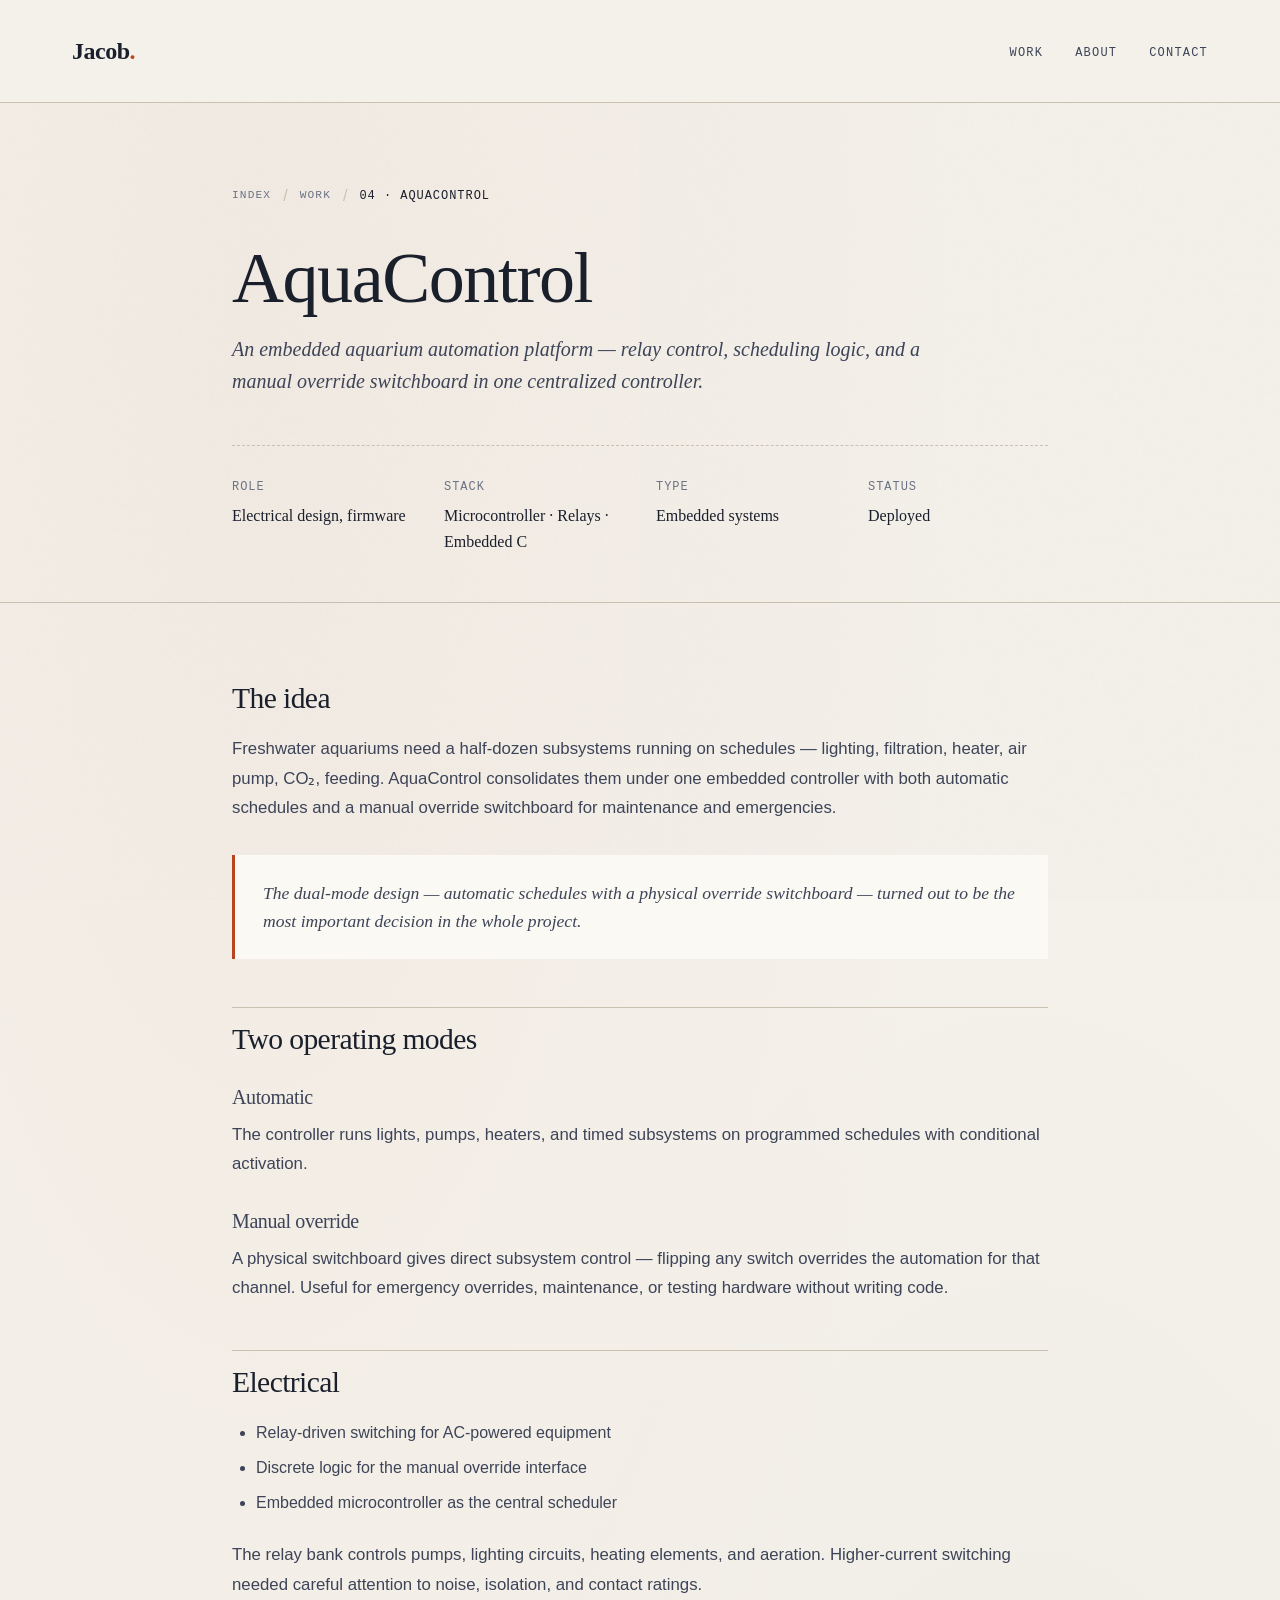
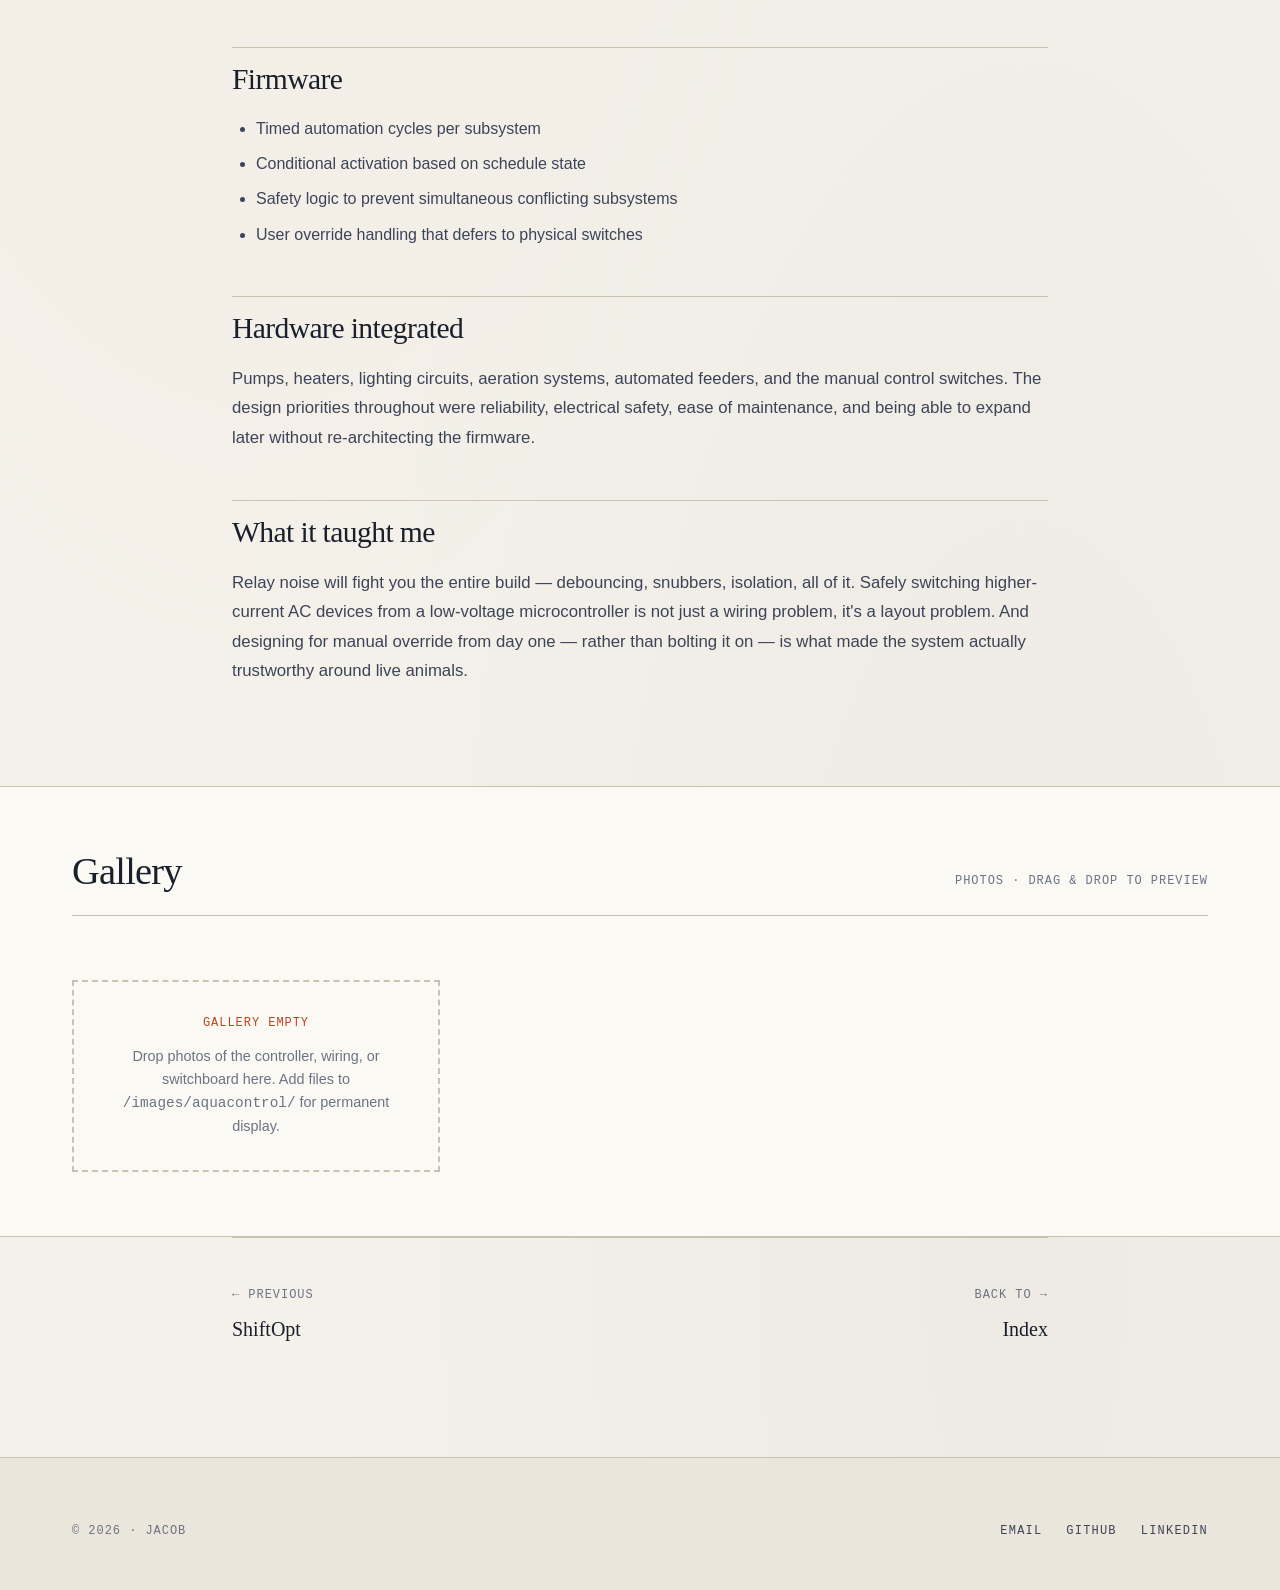
==== aquacontrol.html @ 17104706 "Add files via upload" ====
<!DOCTYPE html>
<html lang="en">
<head>
<meta charset="UTF-8">
<meta name="viewport" content="width=device-width, initial-scale=1.0">
<title>AquaControl — Jacob</title>
<link rel="stylesheet" href="css/style.css">
</head>
<body>

<header class="site-header">
  <div class="container">
    <a href="index.html" class="logo">Jacob<span class="dot">.</span></a>
    <nav>
      <ul>
        <li><a href="index.html#work">Work</a></li>
        <li><a href="index.html#about">About</a></li>
        <li><a href="index.html#contact">Contact</a></li>
      </ul>
    </nav>
  </div>
</header>

<section class="project-hero">
  <div class="container-narrow">
    <div class="crumbs">
      <a href="index.html">Index</a>
      <span class="sep">/</span>
      <a href="index.html#work">Work</a>
      <span class="sep">/</span>
      <span class="mono" style="color: var(--ink)">04 · AquaControl</span>
    </div>
    <h1>AquaControl</h1>
    <p class="tagline">An embedded aquarium automation platform — relay control, scheduling logic, and a manual override switchboard in one centralized controller.</p>

    <div class="project-meta">
      <div class="meta-item">
        <span class="mono">Role</span>
        <span class="value">Electrical design, firmware</span>
      </div>
      <div class="meta-item">
        <span class="mono">Stack</span>
        <span class="value">Microcontroller · Relays · Embedded C</span>
      </div>
      <div class="meta-item">
        <span class="mono">Type</span>
        <span class="value">Embedded systems</span>
      </div>
      <div class="meta-item">
        <span class="mono">Status</span>
        <span class="value">Deployed</span>
      </div>
    </div>
  </div>
</section>

<section class="prose">
  <div class="container-narrow">
    <h2>The idea</h2>
    <p>Freshwater aquariums need a half-dozen subsystems running on schedules — lighting, filtration, heater, air pump, CO₂, feeding. AquaControl consolidates them under one embedded controller with both automatic schedules and a manual override switchboard for maintenance and emergencies.</p>

    <div class="callout">
      The dual-mode design — automatic schedules with a physical override switchboard — turned out to be the most important decision in the whole project.
    </div>

    <h2>Two operating modes</h2>
    <h3>Automatic</h3>
    <p>The controller runs lights, pumps, heaters, and timed subsystems on programmed schedules with conditional activation.</p>

    <h3>Manual override</h3>
    <p>A physical switchboard gives direct subsystem control — flipping any switch overrides the automation for that channel. Useful for emergency overrides, maintenance, or testing hardware without writing code.</p>

    <h2>Electrical</h2>
    <ul>
      <li>Relay-driven switching for AC-powered equipment</li>
      <li>Discrete logic for the manual override interface</li>
      <li>Embedded microcontroller as the central scheduler</li>
    </ul>
    <p>The relay bank controls pumps, lighting circuits, heating elements, and aeration. Higher-current switching needed careful attention to noise, isolation, and contact ratings.</p>

    <h2>Firmware</h2>
    <ul>
      <li>Timed automation cycles per subsystem</li>
      <li>Conditional activation based on schedule state</li>
      <li>Safety logic to prevent simultaneous conflicting subsystems</li>
      <li>User override handling that defers to physical switches</li>
    </ul>

    <h2>Hardware integrated</h2>
    <p>Pumps, heaters, lighting circuits, aeration systems, automated feeders, and the manual control switches. The design priorities throughout were reliability, electrical safety, ease of maintenance, and being able to expand later without re-architecting the firmware.</p>

    <h2>What it taught me</h2>
    <p>Relay noise will fight you the entire build — debouncing, snubbers, isolation, all of it. Safely switching higher-current AC devices from a low-voltage microcontroller is not just a wiring problem, it's a layout problem. And designing for manual override from day one — rather than bolting it on — is what made the system actually trustworthy around live animals.</p>
  </div>
</section>

<section class="gallery-section">
  <div class="container">
    <div class="section-header">
      <h2>Gallery</h2>
      <span class="mono">Photos · drag &amp; drop to preview</span>
    </div>
    <div class="gallery drop-zone">
      <div class="gallery-empty">
        <span class="mono">Gallery empty</span>
        <p>Drop photos of the controller, wiring, or switchboard here. Add files to <code>/images/aquacontrol/</code> for permanent display.</p>
      </div>
    </div>
  </div>
</section>

<section class="container-narrow">
  <div class="project-nav">
    <a href="shiftopt.html">
      <span class="mono">← Previous</span>
      <span class="title">ShiftOpt</span>
    </a>
    <a href="index.html#work" class="next">
      <span class="mono">Back to →</span>
      <span class="title">Index</span>
    </a>
  </div>
</section>

<footer>
  <div class="container">
    <span class="mono">© 2026 · Jacob</span>
    <div class="links">
        <a href="mailto:jacobryan764@icloud.com">Email</a>
        <a href="https://github.com/r4zt8bsbwf-svg" target="_blank">GitHub</a>
        <a href="https://linkedin.com/in/jacob-robinson-77b7b838a/" target="_blank">LinkedIn</a>
    </div>
  </div>
</footer>

<div class="lightbox" id="lightbox">
  <button class="lightbox-close">Close ✕</button>
  <img src="" alt="">
</div>

<script src="js/main.js"></script>
</body>
</html>
---- css/style.css ----
/* =========================================================
   Jacob — Engineering Portfolio
   Aesthetic: refined editorial / engineering monograph
   ========================================================= */

:root {
  --bg: #f4f1ea;
  --bg-deep: #ebe6db;
  --ink: #1a1f2c;
  --ink-soft: #3d4458;
  --ink-mute: #6b7384;
  --rule: #c9c2b1;
  --accent: #b8451f;
  --accent-soft: #d97a52;
  --paper: #fbf9f3;
  --shadow: 0 1px 0 rgba(26, 31, 44, 0.04), 0 24px 48px -24px rgba(26, 31, 44, 0.18);
}

@import url('https://fonts.googleapis.com/css2?family=Fraunces:opsz,wght@9..144,400;9..144,500;9..144,600;9..144,700&family=Inter:wght@400;500;600&family=JetBrains+Mono:wght@400;500&display=swap');

* { box-sizing: border-box; margin: 0; padding: 0; }

html { scroll-behavior: smooth; }

body {
  font-family: 'Inter', -apple-system, sans-serif;
  background: var(--bg);
  color: var(--ink);
  line-height: 1.6;
  font-size: 16px;
  -webkit-font-smoothing: antialiased;
  background-image:
    radial-gradient(at 20% 10%, rgba(184, 69, 31, 0.04) 0px, transparent 50%),
    radial-gradient(at 80% 90%, rgba(26, 31, 44, 0.03) 0px, transparent 50%);
  min-height: 100vh;
}

/* Subtle paper grain */
body::before {
  content: '';
  position: fixed;
  inset: 0;
  pointer-events: none;
  z-index: 1;
  opacity: 0.4;
  background-image: url("data:image/svg+xml,%3Csvg viewBox='0 0 200 200' xmlns='http://www.w3.org/2000/svg'%3E%3Cfilter id='n'%3E%3CfeTurbulence type='fractalNoise' baseFrequency='0.9' numOctaves='3'/%3E%3CfeColorMatrix values='0 0 0 0 0.1 0 0 0 0 0.1 0 0 0 0 0.15 0 0 0 0.03 0'/%3E%3C/filter%3E%3Crect width='100%25' height='100%25' filter='url(%23n)'/%3E%3C/svg%3E");
}

/* =========================================================
   Typography
   ========================================================= */
.display, h1, h2, h3 {
  font-family: 'Fraunces', Georgia, serif;
  font-weight: 500;
  letter-spacing: -0.02em;
  line-height: 1.05;
  color: var(--ink);
}

.mono {
  font-family: 'JetBrains Mono', 'Courier New', monospace;
  font-size: 0.75rem;
  letter-spacing: 0.08em;
  text-transform: uppercase;
  color: var(--ink-mute);
}

a { color: inherit; text-decoration: none; }

/* =========================================================
   Layout
   ========================================================= */
.container {
  max-width: 1200px;
  margin: 0 auto;
  padding: 0 2rem;
  position: relative;
  z-index: 2;
}

.container-narrow {
  max-width: 880px;
  margin: 0 auto;
  padding: 0 2rem;
  position: relative;
  z-index: 2;
}

/* =========================================================
   Header / Nav
   ========================================================= */
header.site-header {
  padding: 2rem 0;
  border-bottom: 1px solid var(--rule);
  position: sticky;
  top: 0;
  background: rgba(244, 241, 234, 0.92);
  backdrop-filter: blur(12px);
  -webkit-backdrop-filter: blur(12px);
  z-index: 50;
}

.site-header .container {
  display: flex;
  justify-content: space-between;
  align-items: center;
}

.logo {
  font-family: 'Fraunces', serif;
  font-size: 1.5rem;
  font-weight: 600;
  letter-spacing: -0.02em;
}

.logo .dot {
  color: var(--accent);
}

nav ul {
  list-style: none;
  display: flex;
  gap: 2rem;
}

nav a {
  font-family: 'JetBrains Mono', monospace;
  font-size: 0.75rem;
  letter-spacing: 0.1em;
  text-transform: uppercase;
  color: var(--ink-soft);
  transition: color 0.2s;
  position: relative;
}

nav a:hover { color: var(--accent); }

nav a.active::after {
  content: '';
  position: absolute;
  left: 0;
  right: 0;
  bottom: -6px;
  height: 1px;
  background: var(--accent);
}

/* =========================================================
   Hero
   ========================================================= */
.hero {
  padding: 8rem 0 6rem;
  position: relative;
}

.hero .container {
  display: grid;
  grid-template-columns: 1fr;
  gap: 3rem;
}

.hero-meta {
  display: flex;
  align-items: center;
  gap: 1rem;
  margin-bottom: 2rem;
}

.hero-meta .line {
  flex: 0 0 60px;
  height: 1px;
  background: var(--ink);
}

.hero h1 {
  font-size: clamp(2.75rem, 7vw, 5.5rem);
  margin-bottom: 2rem;
}

.hero h1 em {
  font-style: italic;
  color: var(--accent);
  font-weight: 400;
}

.hero .lede {
  font-family: 'Fraunces', serif;
  font-size: clamp(1.1rem, 1.6vw, 1.35rem);
  font-weight: 400;
  max-width: 620px;
  color: var(--ink-soft);
  line-height: 1.55;
}

.hero-fact-grid {
  display: grid;
  grid-template-columns: repeat(auto-fit, minmax(180px, 1fr));
  gap: 2rem;
  margin-top: 4rem;
  padding-top: 3rem;
  border-top: 1px solid var(--rule);
}

.fact .mono { display: block; margin-bottom: 0.5rem; }
.fact .value {
  font-family: 'Fraunces', serif;
  font-size: 1.15rem;
  color: var(--ink);
}

/* =========================================================
   Section frames
   ========================================================= */
.section {
  padding: 6rem 0;
  position: relative;
}

.section-header {
  display: flex;
  align-items: baseline;
  justify-content: space-between;
  margin-bottom: 4rem;
  padding-bottom: 1.5rem;
  border-bottom: 1px solid var(--rule);
}

.section-header h2 {
  font-size: clamp(1.75rem, 3vw, 2.5rem);
}

.section-header .mono {
  flex-shrink: 0;
}

/* =========================================================
   Project Grid (index)
   ========================================================= */
.project-grid {
  display: grid;
  grid-template-columns: repeat(2, 1fr);
  gap: 1px;
  background: var(--rule);
  border: 1px solid var(--rule);
}

.project-card {
  background: var(--paper);
  padding: 2.5rem;
  display: flex;
  flex-direction: column;
  gap: 1.25rem;
  transition: background 0.3s, transform 0.3s;
  min-height: 420px;
  position: relative;
  overflow: hidden;
}

.project-card:hover {
  background: var(--bg-deep);
}

.project-card .index-num {
  font-family: 'JetBrains Mono', monospace;
  font-size: 0.75rem;
  letter-spacing: 0.1em;
  color: var(--accent);
}

.project-card h3 {
  font-size: 2rem;
  margin: 0;
}

.project-card .subtitle {
  font-family: 'JetBrains Mono', monospace;
  font-size: 0.7rem;
  letter-spacing: 0.12em;
  text-transform: uppercase;
  color: var(--ink-mute);
}

.project-card .blurb {
  color: var(--ink-soft);
  font-size: 0.95rem;
  line-height: 1.65;
  flex-grow: 1;
}

.project-card .tags {
  display: flex;
  flex-wrap: wrap;
  gap: 0.4rem;
  margin-top: auto;
}

.tag {
  font-family: 'JetBrains Mono', monospace;
  font-size: 0.65rem;
  letter-spacing: 0.08em;
  text-transform: uppercase;
  padding: 0.35rem 0.65rem;
  border: 1px solid var(--rule);
  color: var(--ink-soft);
  border-radius: 2px;
}

.project-card .read-more {
  display: inline-flex;
  align-items: center;
  gap: 0.5rem;
  font-family: 'JetBrains Mono', monospace;
  font-size: 0.75rem;
  letter-spacing: 0.08em;
  text-transform: uppercase;
  color: var(--accent);
  margin-top: 0.5rem;
  transition: gap 0.2s;
}

.project-card:hover .read-more {
  gap: 1rem;
}

.project-card .arrow {
  display: inline-block;
  transition: transform 0.3s;
}

.project-card:hover .arrow { transform: translateX(4px); }

/* =========================================================
   Project Page
   ========================================================= */
.project-hero {
  padding: 5rem 0 3rem;
  border-bottom: 1px solid var(--rule);
}

.crumbs {
  display: flex;
  align-items: center;
  gap: 0.75rem;
  margin-bottom: 2rem;
}

.crumbs a {
  font-family: 'JetBrains Mono', monospace;
  font-size: 0.7rem;
  letter-spacing: 0.1em;
  text-transform: uppercase;
  color: var(--ink-mute);
}

.crumbs a:hover { color: var(--accent); }
.crumbs .sep { color: var(--rule); }

.project-hero h1 {
  font-size: clamp(2.5rem, 6vw, 4.5rem);
  margin-bottom: 1rem;
}

.project-hero .tagline {
  font-family: 'Fraunces', serif;
  font-style: italic;
  font-size: 1.25rem;
  color: var(--ink-soft);
  max-width: 700px;
  margin-bottom: 2.5rem;
}

.project-meta {
  display: grid;
  grid-template-columns: repeat(auto-fit, minmax(150px, 1fr));
  gap: 2rem;
  margin-top: 3rem;
  padding-top: 2rem;
  border-top: 1px dashed var(--rule);
}

.meta-item .mono { display: block; margin-bottom: 0.4rem; }
.meta-item .value {
  font-family: 'Fraunces', serif;
  font-size: 1rem;
}

/* Long-form content */
.prose {
  padding: 5rem 0;
}

.prose h2 {
  font-size: 1.85rem;
  margin: 3rem 0 1.25rem;
  padding-top: 1rem;
  border-top: 1px solid var(--rule);
}

.prose h2:first-child {
  border-top: none;
  padding-top: 0;
  margin-top: 0;
}

.prose h3 {
  font-size: 1.25rem;
  margin: 2rem 0 0.75rem;
  color: var(--ink-soft);
}

.prose p {
  font-size: 1.05rem;
  color: var(--ink-soft);
  line-height: 1.75;
  margin-bottom: 1.25rem;
}

.prose ul {
  margin: 1rem 0 1.5rem 1.5rem;
  color: var(--ink-soft);
}

.prose li {
  margin-bottom: 0.5rem;
  line-height: 1.7;
}

.prose strong {
  color: var(--ink);
  font-weight: 600;
}

.callout {
  background: var(--paper);
  border-left: 3px solid var(--accent);
  padding: 1.5rem 1.75rem;
  margin: 2rem 0;
  font-family: 'Fraunces', serif;
  font-style: italic;
  font-size: 1.1rem;
  color: var(--ink-soft);
  line-height: 1.6;
}

/* =========================================================
   Image Gallery
   ========================================================= */
.gallery-section {
  padding: 4rem 0;
  background: var(--paper);
  border-top: 1px solid var(--rule);
  border-bottom: 1px solid var(--rule);
}

.gallery {
  display: grid;
  grid-template-columns: repeat(auto-fill, minmax(280px, 1fr));
  gap: 1rem;
}

.gallery-item {
  position: relative;
  aspect-ratio: 4 / 3;
  background: var(--bg-deep);
  overflow: hidden;
  cursor: pointer;
  border: 1px solid var(--rule);
}

.gallery-item img {
  width: 100%;
  height: 100%;
  object-fit: cover;
  transition: transform 0.5s;
}

.gallery-item:hover img { transform: scale(1.03); }

.gallery-empty {
  display: flex;
  flex-direction: column;
  align-items: center;
  justify-content: center;
  text-align: center;
  color: var(--ink-mute);
  padding: 2rem;
  border: 2px dashed var(--rule);
  background: transparent;
}

.gallery-empty .mono {
  margin-bottom: 0.75rem;
  color: var(--accent);
}

.gallery-empty p {
  font-size: 0.9rem;
  color: var(--ink-mute);
}

/* Drag-over states */
.drop-zone {
  position: relative;
  transition: background 0.2s, border-color 0.2s;
}

.drop-zone.dragover {
  background: rgba(184, 69, 31, 0.06);
  border-color: var(--accent) !important;
}

.drop-zone.dragover::after {
  content: 'Drop to preview';
  position: absolute;
  inset: 0;
  display: flex;
  align-items: center;
  justify-content: center;
  font-family: 'JetBrains Mono', monospace;
  font-size: 0.8rem;
  letter-spacing: 0.1em;
  text-transform: uppercase;
  color: var(--accent);
  pointer-events: none;
  background: rgba(244, 241, 234, 0.7);
}

/* =========================================================
   3D Model Viewer
   ========================================================= */
.model-section {
  padding: 5rem 0;
}

.model-section h2 {
  font-size: 1.85rem;
  margin-bottom: 0.5rem;
}

.model-section .sub {
  color: var(--ink-mute);
  margin-bottom: 2rem;
  font-size: 0.95rem;
}

.model-viewer {
  width: 100%;
  height: 520px;
  background: linear-gradient(180deg, #2a3142 0%, #1a1f2c 100%);
  border: 1px solid var(--rule);
  position: relative;
  overflow: hidden;
}

.model-viewer canvas {
  display: block;
  width: 100% !important;
  height: 100% !important;
}

.model-controls {
  position: absolute;
  bottom: 1rem;
  left: 1rem;
  display: flex;
  gap: 0.5rem;
  z-index: 5;
}

.model-controls button {
  background: rgba(255, 255, 255, 0.1);
  color: white;
  border: 1px solid rgba(255, 255, 255, 0.2);
  padding: 0.5rem 0.9rem;
  font-family: 'JetBrains Mono', monospace;
  font-size: 0.7rem;
  letter-spacing: 0.1em;
  text-transform: uppercase;
  cursor: pointer;
  backdrop-filter: blur(6px);
  transition: background 0.2s;
}

.model-controls button:hover {
  background: rgba(255, 255, 255, 0.2);
}

.model-list {
  display: flex;
  gap: 0.5rem;
  margin-top: 1rem;
  flex-wrap: wrap;
}

.model-tab {
  font-family: 'JetBrains Mono', monospace;
  font-size: 0.7rem;
  letter-spacing: 0.1em;
  text-transform: uppercase;
  padding: 0.5rem 1rem;
  border: 1px solid var(--rule);
  background: var(--paper);
  color: var(--ink-soft);
  cursor: pointer;
  transition: all 0.2s;
}

.model-tab:hover, .model-tab.active {
  border-color: var(--ink);
  background: var(--ink);
  color: var(--paper);
}

.model-empty {
  position: absolute;
  inset: 0;
  display: flex;
  flex-direction: column;
  align-items: center;
  justify-content: center;
  color: rgba(255, 255, 255, 0.7);
  text-align: center;
  padding: 2rem;
}

.model-empty .mono { color: var(--accent-soft); margin-bottom: 0.75rem; }
.model-empty p { font-size: 0.9rem; max-width: 360px; line-height: 1.6; }

/* =========================================================
   Lightbox
   ========================================================= */
.lightbox {
  position: fixed;
  inset: 0;
  background: rgba(15, 18, 26, 0.92);
  backdrop-filter: blur(8px);
  display: none;
  align-items: center;
  justify-content: center;
  z-index: 100;
  padding: 2rem;
  cursor: zoom-out;
}

.lightbox.active { display: flex; }

.lightbox img {
  max-width: 95%;
  max-height: 95%;
  object-fit: contain;
  box-shadow: 0 40px 80px rgba(0, 0, 0, 0.5);
}

.lightbox-close {
  position: absolute;
  top: 2rem;
  right: 2rem;
  background: none;
  border: 1px solid rgba(255, 255, 255, 0.3);
  color: white;
  padding: 0.5rem 1rem;
  font-family: 'JetBrains Mono', monospace;
  font-size: 0.7rem;
  letter-spacing: 0.1em;
  text-transform: uppercase;
  cursor: pointer;
}

/* =========================================================
   Footer
   ========================================================= */
footer {
  padding: 4rem 0 3rem;
  border-top: 1px solid var(--rule);
  margin-top: 4rem;
  background: var(--bg-deep);
}

footer .container {
  display: flex;
  justify-content: space-between;
  align-items: baseline;
  flex-wrap: wrap;
  gap: 1rem;
}

footer .mono { color: var(--ink-mute); }

footer .links {
  display: flex;
  gap: 1.5rem;
}

footer .links a {
  font-family: 'JetBrains Mono', monospace;
  font-size: 0.75rem;
  letter-spacing: 0.1em;
  text-transform: uppercase;
  color: var(--ink-soft);
  transition: color 0.2s;
}

footer .links a:hover { color: var(--accent); }

/* =========================================================
   Project Nav (between projects)
   ========================================================= */
.project-nav {
  display: flex;
  justify-content: space-between;
  padding: 3rem 0;
  border-top: 1px solid var(--rule);
}

.project-nav a {
  display: flex;
  flex-direction: column;
  gap: 0.5rem;
  transition: color 0.2s;
}

.project-nav a:hover { color: var(--accent); }

.project-nav .mono { color: var(--ink-mute); }
.project-nav .title {
  font-family: 'Fraunces', serif;
  font-size: 1.25rem;
  font-weight: 500;
}

.project-nav .next { text-align: right; }

/* =========================================================
   Responsive
   ========================================================= */
@media (max-width: 768px) {
  .container, .container-narrow { padding: 0 1.25rem; }

  .hero { padding: 4rem 0 3rem; }

  .project-grid { grid-template-columns: 1fr; }
  .project-card { min-height: auto; padding: 2rem 1.5rem; }
  .project-card h3 { font-size: 1.6rem; }

  .section-header {
    flex-direction: column;
    align-items: flex-start;
    gap: 0.75rem;
  }

  nav ul { gap: 1rem; }
  nav a { font-size: 0.7rem; }

  .model-viewer { height: 380px; }

  footer .container { flex-direction: column; align-items: flex-start; }
}

/* =========================================================
   Fade-in
   ========================================================= */
.fade-in {
  opacity: 0;
  transform: translateY(20px);
  transition: opacity 0.8s, transform 0.8s;
}

.fade-in.visible {
  opacity: 1;
  transform: translateY(0);
}
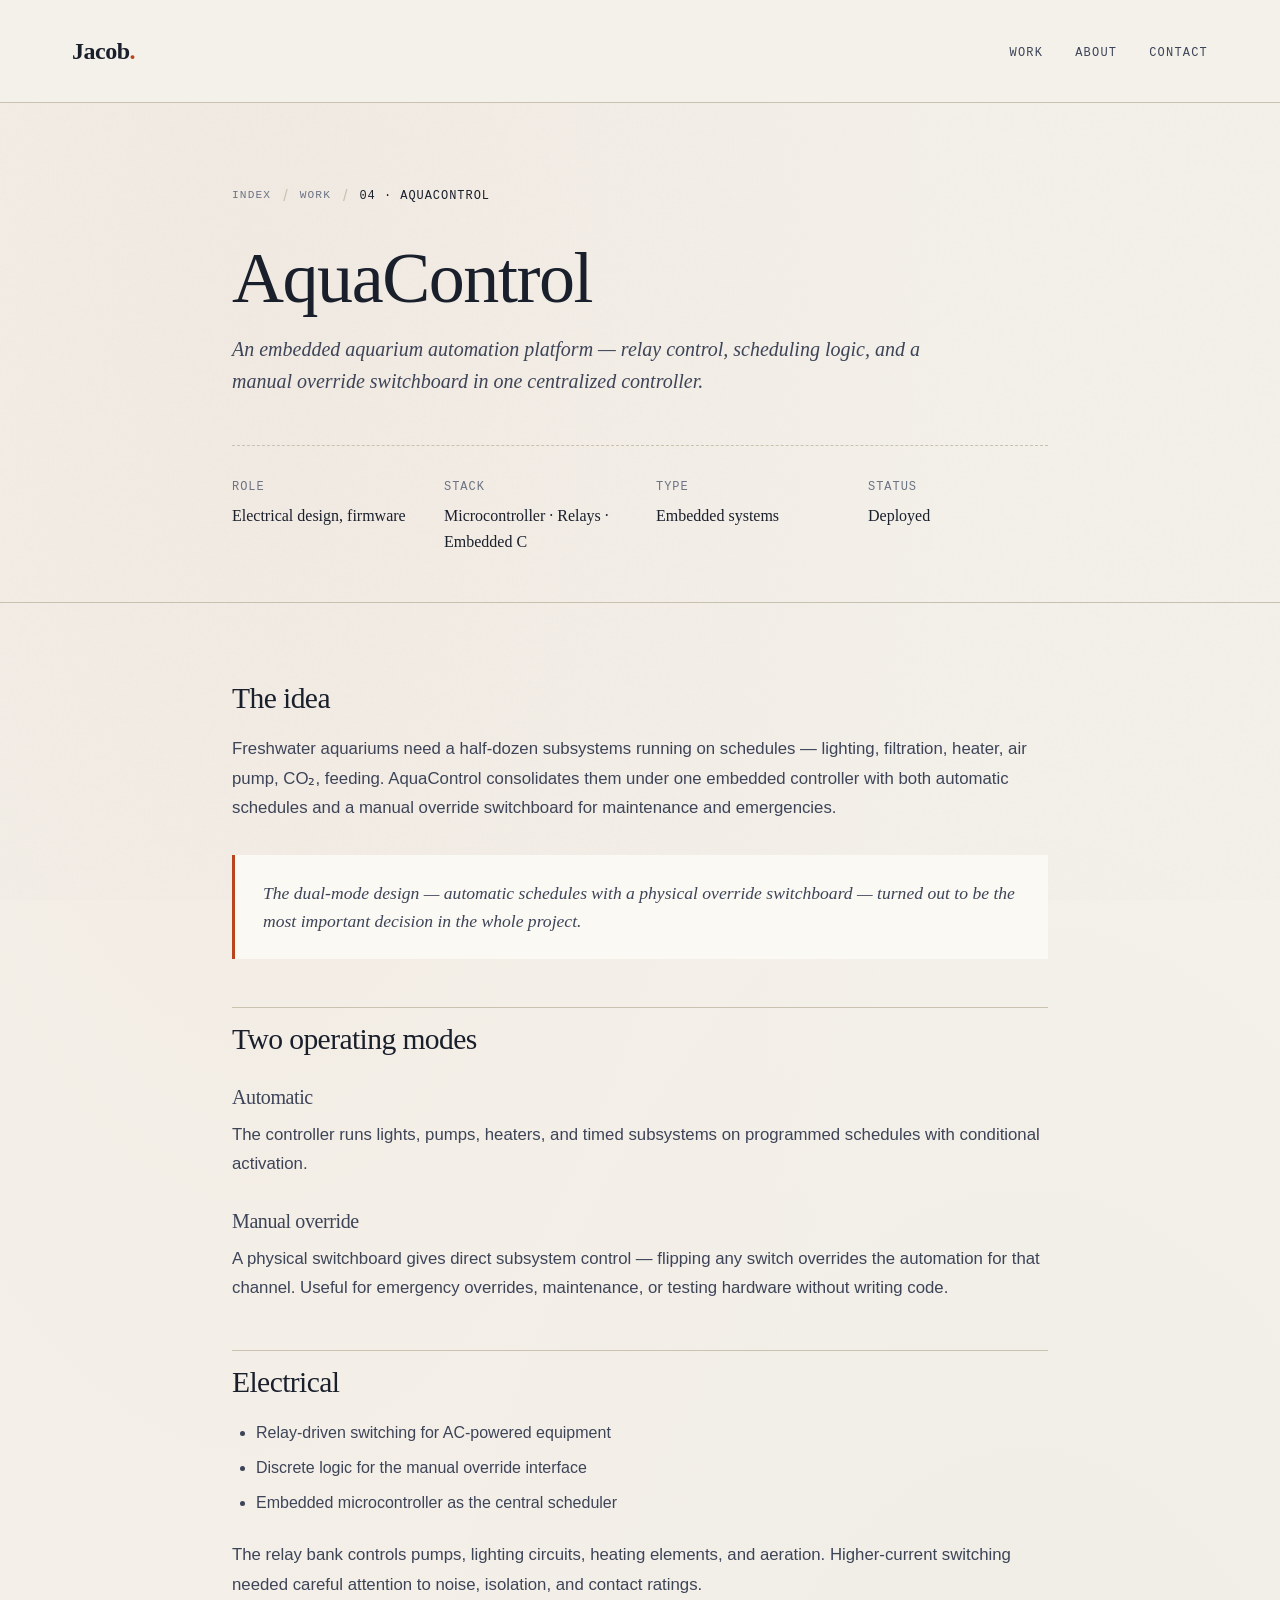
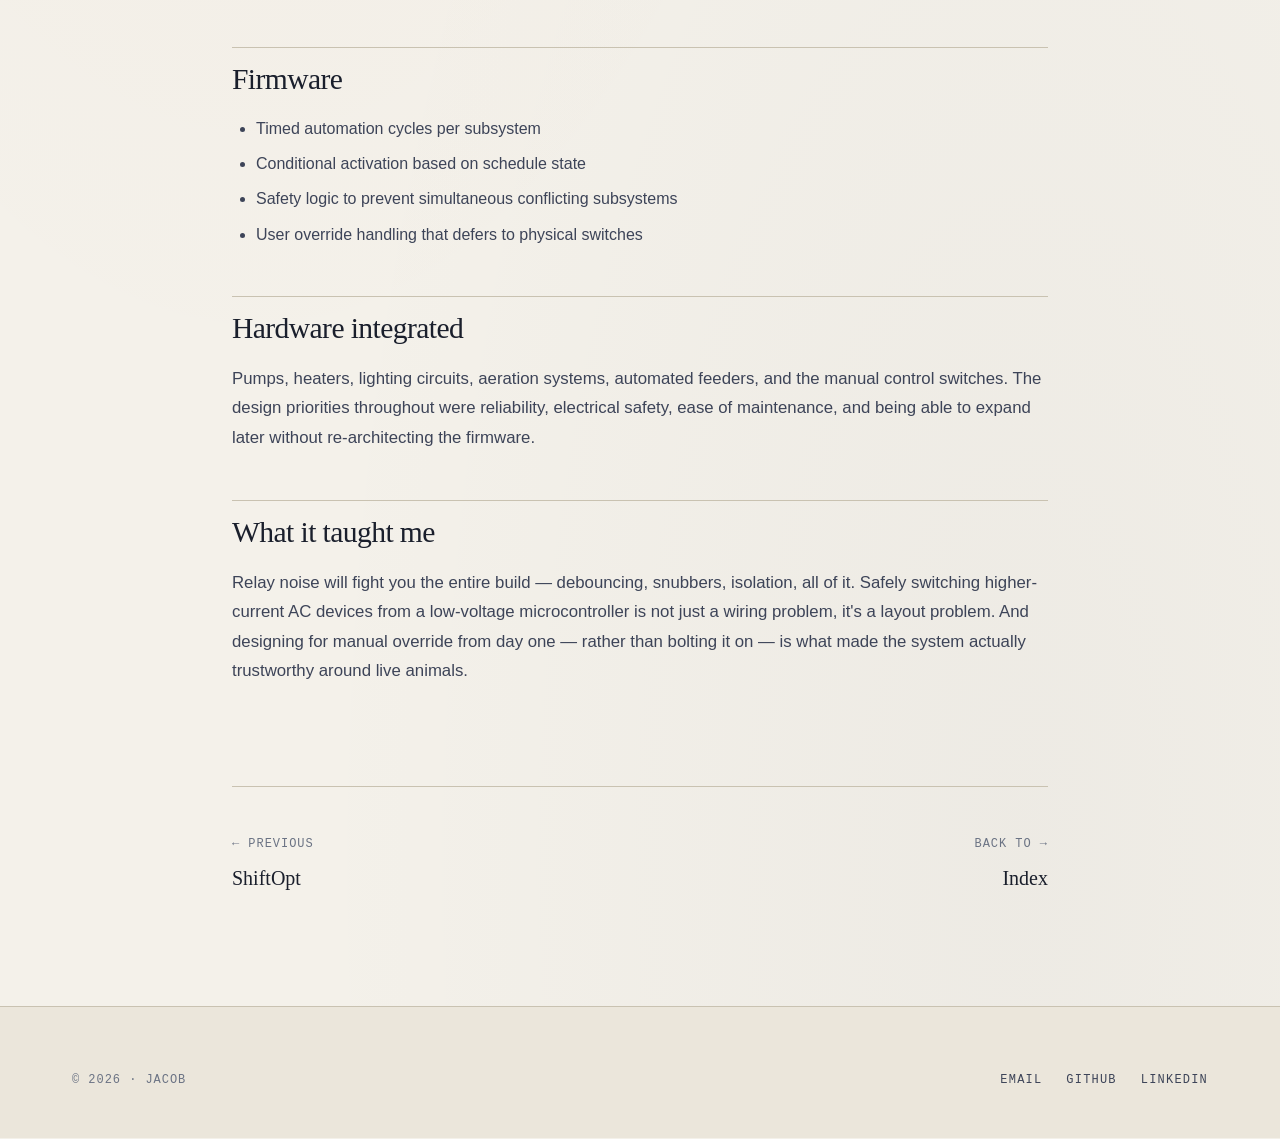
==== commit 722f1096: "Add files via upload" ====
--- a/aquacontrol.html
+++ b/aquacontrol.html
@@ -94,21 +94,6 @@
   </div>
 </section>
 
-<section class="gallery-section">
-  <div class="container">
-    <div class="section-header">
-      <h2>Gallery</h2>
-      <span class="mono">Photos · drag &amp; drop to preview</span>
-    </div>
-    <div class="gallery drop-zone">
-      <div class="gallery-empty">
-        <span class="mono">Gallery empty</span>
-        <p>Drop photos of the controller, wiring, or switchboard here. Add files to <code>/images/aquacontrol/</code> for permanent display.</p>
-      </div>
-    </div>
-  </div>
-</section>
-
 <section class="container-narrow">
   <div class="project-nav">
     <a href="shiftopt.html">
--- a/css/style.css
+++ b/css/style.css
@@ -476,55 +476,6 @@
 
 .gallery-item:hover img { transform: scale(1.03); }
 
-.gallery-empty {
-  display: flex;
-  flex-direction: column;
-  align-items: center;
-  justify-content: center;
-  text-align: center;
-  color: var(--ink-mute);
-  padding: 2rem;
-  border: 2px dashed var(--rule);
-  background: transparent;
-}
-
-.gallery-empty .mono {
-  margin-bottom: 0.75rem;
-  color: var(--accent);
-}
-
-.gallery-empty p {
-  font-size: 0.9rem;
-  color: var(--ink-mute);
-}
-
-/* Drag-over states */
-.drop-zone {
-  position: relative;
-  transition: background 0.2s, border-color 0.2s;
-}
-
-.drop-zone.dragover {
-  background: rgba(184, 69, 31, 0.06);
-  border-color: var(--accent) !important;
-}
-
-.drop-zone.dragover::after {
-  content: 'Drop to preview';
-  position: absolute;
-  inset: 0;
-  display: flex;
-  align-items: center;
-  justify-content: center;
-  font-family: 'JetBrains Mono', monospace;
-  font-size: 0.8rem;
-  letter-spacing: 0.1em;
-  text-transform: uppercase;
-  color: var(--accent);
-  pointer-events: none;
-  background: rgba(244, 241, 234, 0.7);
-}
-
 /* =========================================================
    3D Model Viewer
    ========================================================= */
@@ -610,21 +561,6 @@
   background: var(--ink);
   color: var(--paper);
 }
-
-.model-empty {
-  position: absolute;
-  inset: 0;
-  display: flex;
-  flex-direction: column;
-  align-items: center;
-  justify-content: center;
-  color: rgba(255, 255, 255, 0.7);
-  text-align: center;
-  padding: 2rem;
-}
-
-.model-empty .mono { color: var(--accent-soft); margin-bottom: 0.75rem; }
-.model-empty p { font-size: 0.9rem; max-width: 360px; line-height: 1.6; }
 
 /* =========================================================
    Lightbox
